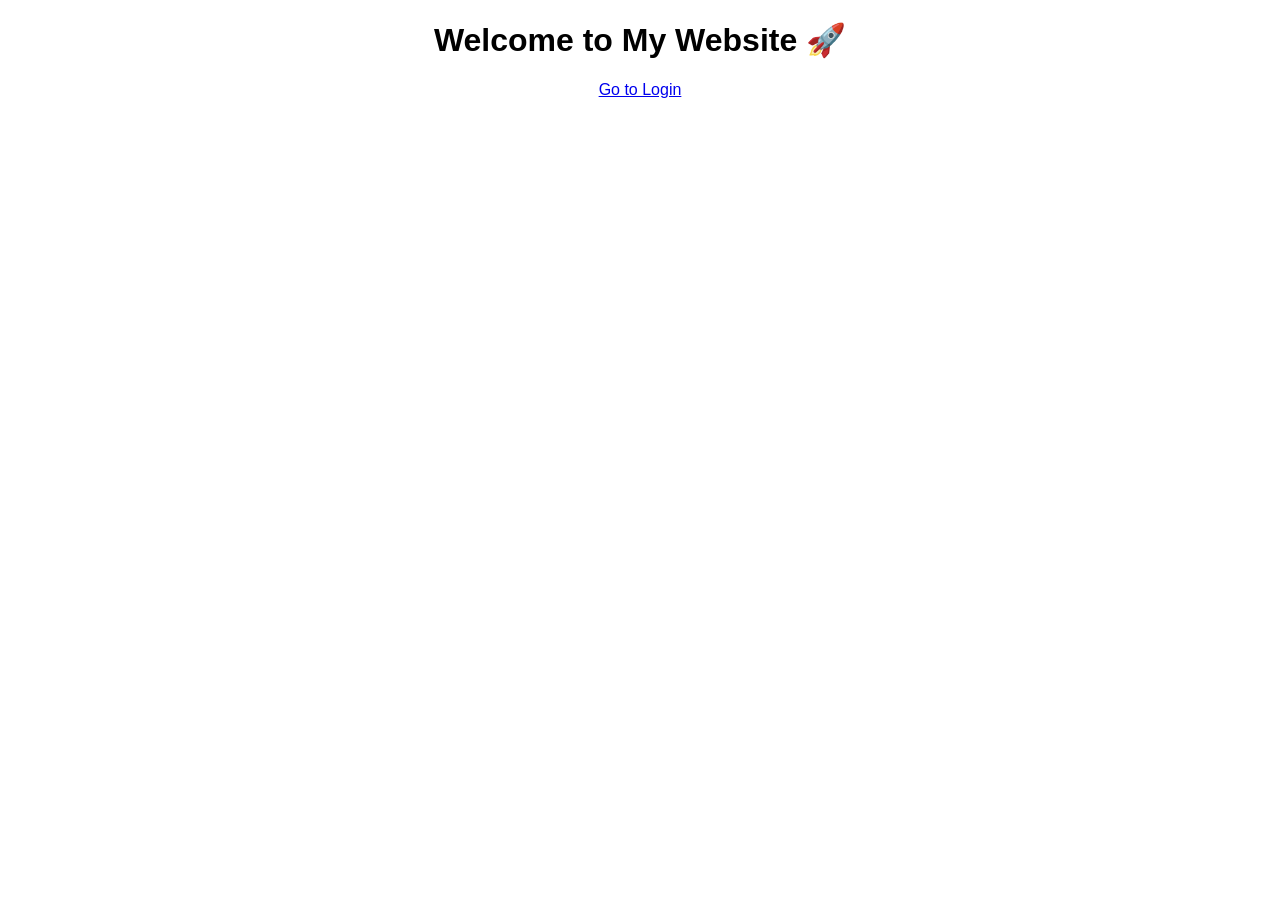
==== index.html @ bcaa588e "Add initial HTML structure for homepage" ====
<!DOCTYPE html>
<html>
<head>
    <title>Home</title>
</head>
<body style="text-align:center; font-family:Arial;">

<h1>Welcome to My Website 🚀</h1>
<a href="login.html">Go to Login</a>

</body>
</html>
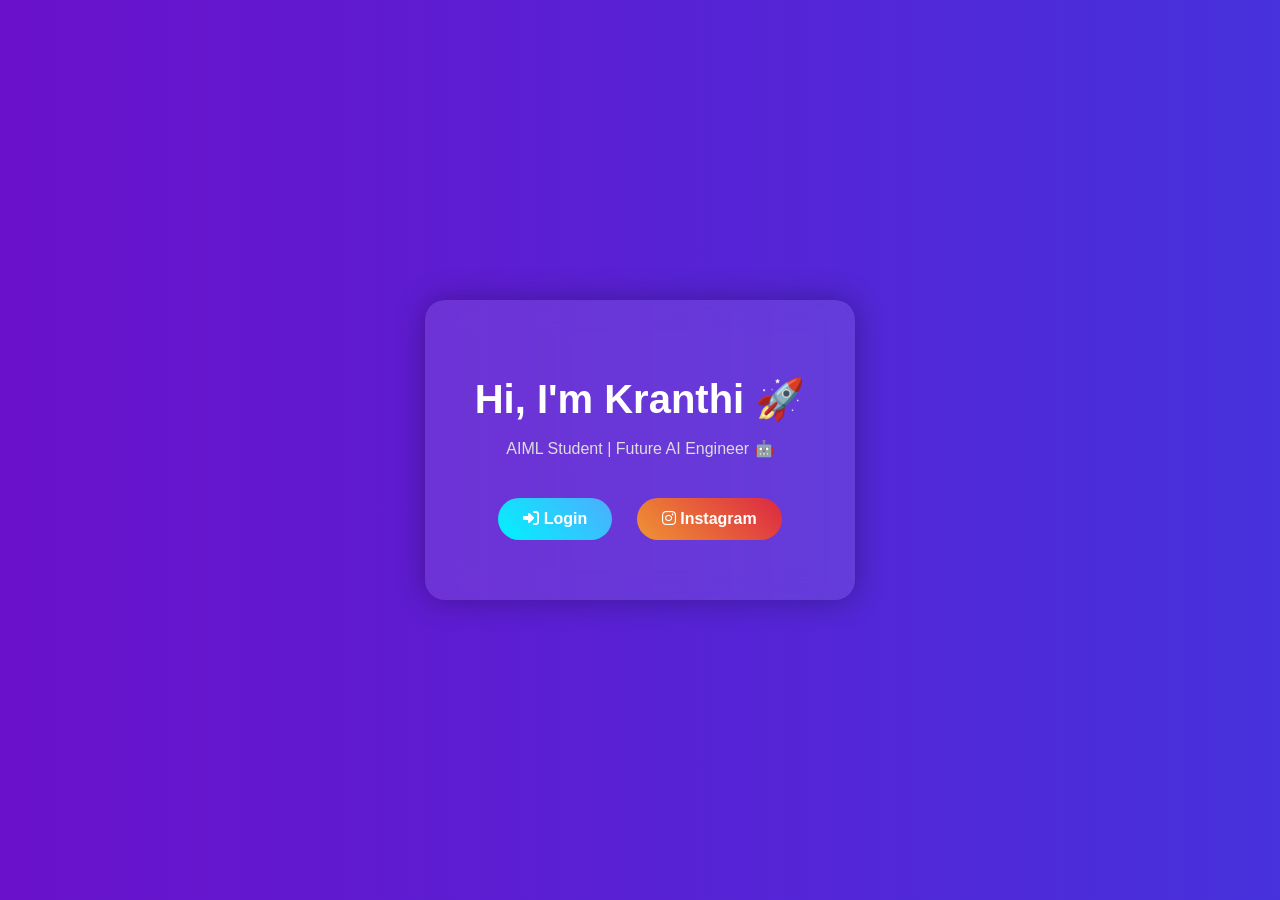
==== commit 53d594b9: "Update title and enhance styling in index.html" ====
--- a/index.html
+++ b/index.html
@@ -1,12 +1,109 @@
 <!DOCTYPE html>
 <html>
 <head>
-    <title>Home</title>
+    <title>Kranthi Website</title>
+
+    <!-- Icons -->
+    <link rel="stylesheet" href="https://cdnjs.cloudflare.com/ajax/libs/font-awesome/6.5.0/css/all.min.css">
+
+    <style>
+        body {
+            margin: 0;
+            font-family: Arial;
+            height: 100vh;
+            display: flex;
+            justify-content: center;
+            align-items: center;
+            background: linear-gradient(270deg, #00c6ff, #0072ff, #6a11cb);
+            background-size: 600% 600%;
+            animation: bgMove 10s ease infinite;
+            color: white;
+        }
+
+        @keyframes bgMove {
+            0% { background-position: 0% }
+            50% { background-position: 100% }
+            100% { background-position: 0% }
+        }
+
+        .container {
+            text-align: center;
+            background: rgba(255,255,255,0.1);
+            padding: 50px;
+            border-radius: 20px;
+            backdrop-filter: blur(15px);
+            box-shadow: 0 0 30px rgba(0,0,0,0.3);
+            animation: fadeIn 1.5s ease;
+        }
+
+        @keyframes fadeIn {
+            from {
+                opacity: 0;
+                transform: translateY(40px);
+            }
+            to {
+                opacity: 1;
+                transform: translateY(0);
+            }
+        }
+
+        h1 {
+            font-size: 40px;
+            margin-bottom: 10px;
+        }
+
+        p {
+            color: #ddd;
+            margin-bottom: 30px;
+        }
+
+        .btn {
+            display: inline-block;
+            padding: 12px 25px;
+            border-radius: 30px;
+            text-decoration: none;
+            color: white;
+            margin: 10px;
+            font-weight: bold;
+            transition: 0.3s;
+        }
+
+        .login-btn {
+            background: linear-gradient(45deg, #00f2fe, #4facfe);
+        }
+
+        .login-btn:hover {
+            transform: scale(1.1);
+            box-shadow: 0 0 15px #00f2fe;
+        }
+
+        .insta-btn {
+            background: linear-gradient(45deg, #f09433, #dc2743);
+        }
+
+        .insta-btn:hover {
+            transform: scale(1.1);
+            box-shadow: 0 0 15px #ff4b92;
+        }
+    </style>
 </head>
-<body style="text-align:center; font-family:Arial;">
 
-<h1>Welcome to My Website 🚀</h1>
-<a href="login.html">Go to Login</a>
+<body>
+
+<div class="container">
+    <h1>Hi, I'm Kranthi 🚀</h1>
+    <p>AIML Student | Future AI Engineer 🤖</p>
+
+    <!-- Login Button -->
+    <a href="login.html" class="btn login-btn">
+        <i class="fas fa-sign-in-alt"></i> Login
+    </a>
+
+    <!-- Instagram -->
+    <a href="https://www.instagram.com/kranthi777_king/" target="_blank" class="btn insta-btn">
+        <i class="fab fa-instagram"></i> Instagram
+    </a>
+</div>
 
 </body>
 </html>
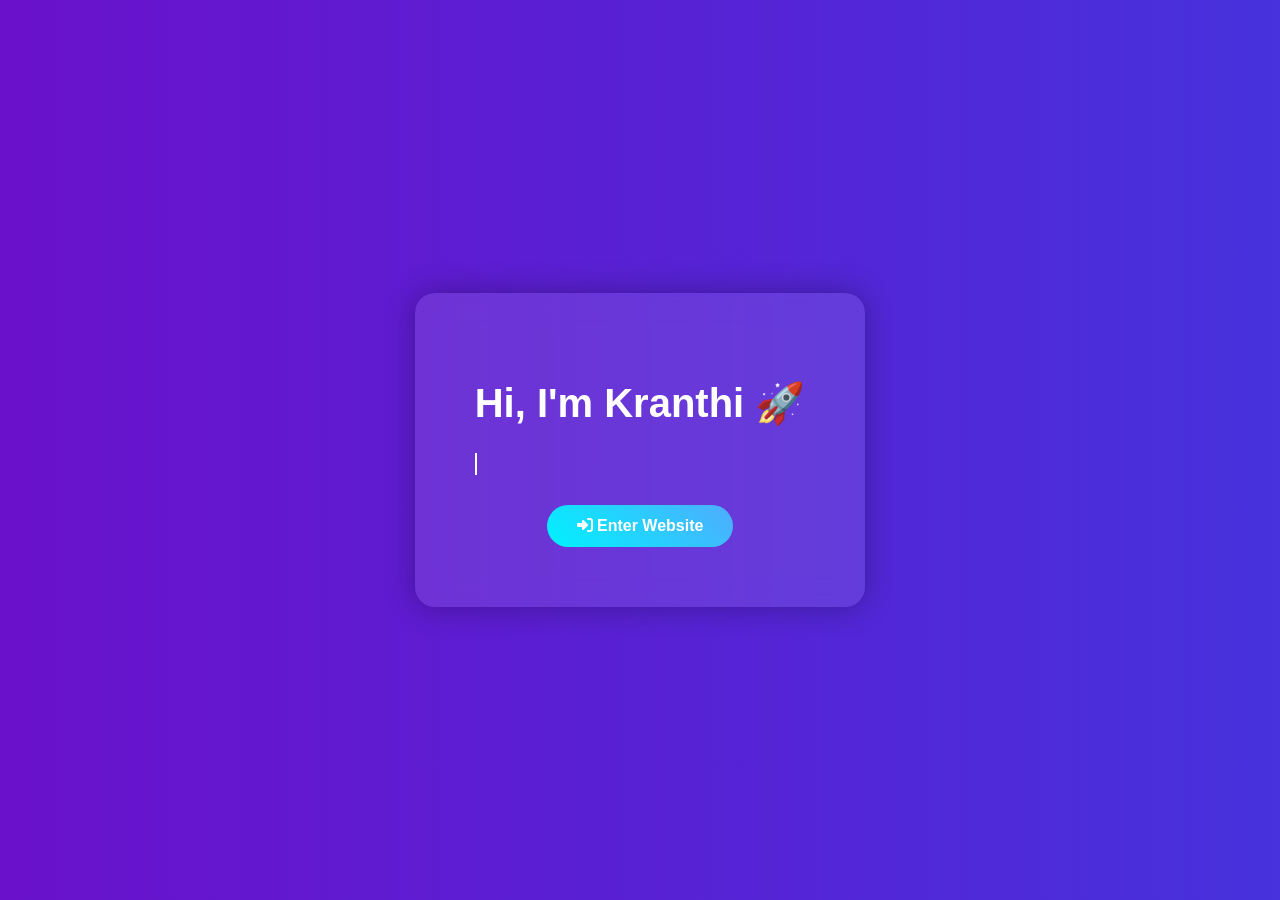
==== commit a2a612f4: "Enhance styling and add typing effect Updated styles and added typing animation for the title." ====
--- a/index.html
+++ b/index.html
@@ -29,7 +29,7 @@
         .container {
             text-align: center;
             background: rgba(255,255,255,0.1);
-            padding: 50px;
+            padding: 60px;
             border-radius: 20px;
             backdrop-filter: blur(15px);
             box-shadow: 0 0 30px rgba(0,0,0,0.3);
@@ -49,41 +49,43 @@
 
         h1 {
             font-size: 40px;
-            margin-bottom: 10px;
         }
 
-        p {
-            color: #ddd;
-            margin-bottom: 30px;
+        /* Typing animation */
+        .typing {
+            font-size: 18px;
+            border-right: 2px solid white;
+            width: 0;
+            overflow: hidden;
+            white-space: nowrap;
+            animation: typing 4s steps(30) infinite, blink 0.7s infinite;
         }
 
+        @keyframes typing {
+            from { width: 0 }
+            to { width: 260px }
+        }
+
+        @keyframes blink {
+            50% { border-color: transparent }
+        }
+
+        /* Button */
         .btn {
             display: inline-block;
-            padding: 12px 25px;
+            margin-top: 30px;
+            padding: 12px 30px;
             border-radius: 30px;
             text-decoration: none;
             color: white;
-            margin: 10px;
             font-weight: bold;
+            background: linear-gradient(45deg, #00f2fe, #4facfe);
             transition: 0.3s;
         }
 
-        .login-btn {
-            background: linear-gradient(45deg, #00f2fe, #4facfe);
-        }
-
-        .login-btn:hover {
+        .btn:hover {
             transform: scale(1.1);
-            box-shadow: 0 0 15px #00f2fe;
-        }
-
-        .insta-btn {
-            background: linear-gradient(45deg, #f09433, #dc2743);
-        }
-
-        .insta-btn:hover {
-            transform: scale(1.1);
-            box-shadow: 0 0 15px #ff4b92;
+            box-shadow: 0 0 20px #00f2fe;
         }
     </style>
 </head>
@@ -92,16 +94,13 @@
 
 <div class="container">
     <h1>Hi, I'm Kranthi 🚀</h1>
-    <p>AIML Student | Future AI Engineer 🤖</p>
 
-    <!-- Login Button -->
-    <a href="login.html" class="btn login-btn">
-        <i class="fas fa-sign-in-alt"></i> Login
-    </a>
+    <div class="typing">
+        AIML Student | Future AI Engineer 🤖
+    </div>
 
-    <!-- Instagram -->
-    <a href="https://www.instagram.com/kranthi777_king/" target="_blank" class="btn insta-btn">
-        <i class="fab fa-instagram"></i> Instagram
+    <a href="login.html" class="btn">
+        <i class="fas fa-sign-in-alt"></i> Enter Website
     </a>
 </div>
 
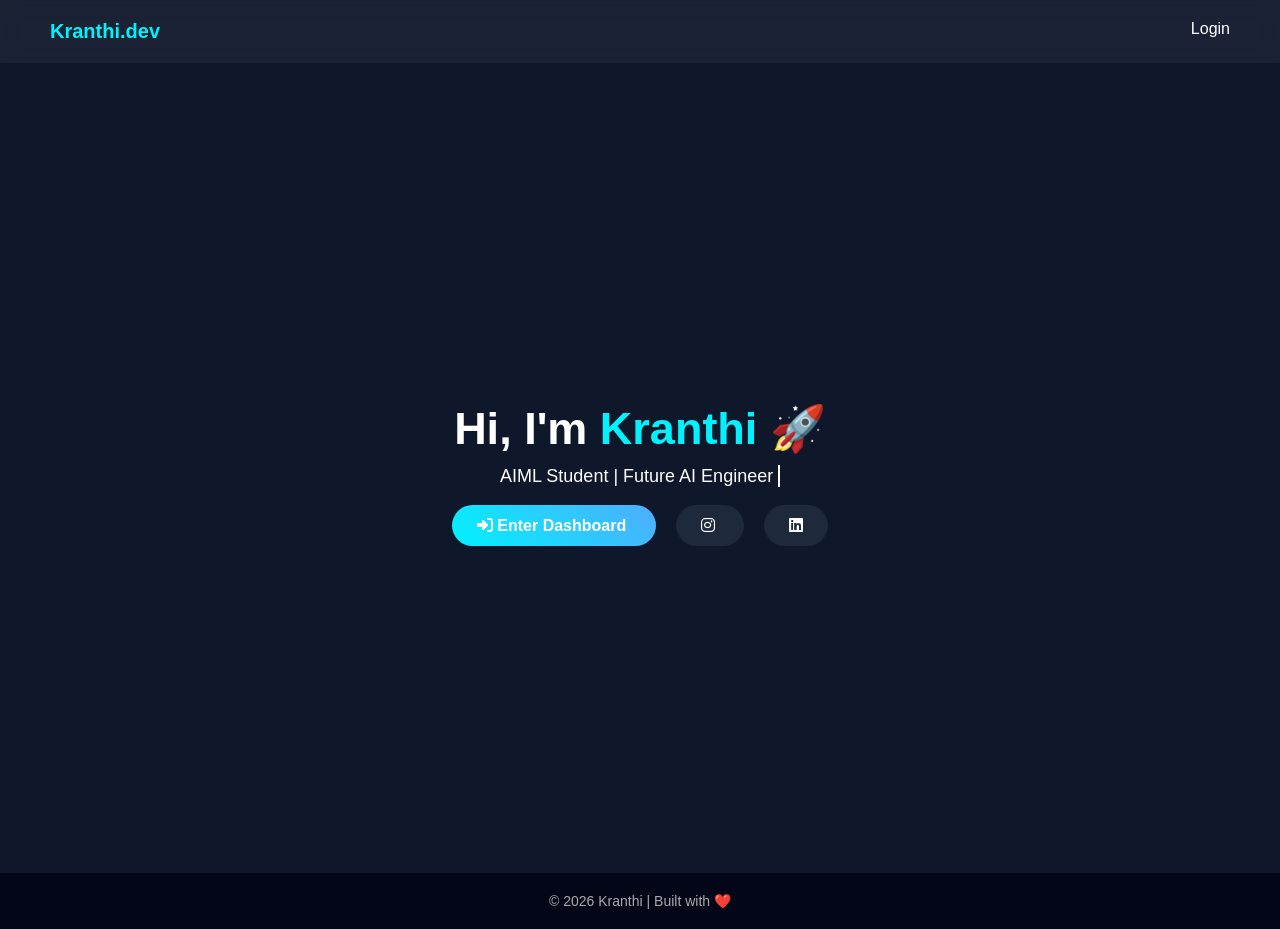
==== commit 66313c26: "Update title and enhance layout in index.html" ====
--- a/index.html
+++ b/index.html
@@ -1,107 +1,164 @@
 <!DOCTYPE html>
 <html>
 <head>
-    <title>Kranthi Website</title>
+    <title>Kranthi | Portfolio</title>
+
+    <meta name="viewport" content="width=device-width, initial-scale=1.0">
 
     <!-- Icons -->
     <link rel="stylesheet" href="https://cdnjs.cloudflare.com/ajax/libs/font-awesome/6.5.0/css/all.min.css">
 
     <style>
+        * {
+            margin: 0;
+            padding: 0;
+            box-sizing: border-box;
+            font-family: 'Segoe UI', sans-serif;
+        }
+
         body {
-            margin: 0;
-            font-family: Arial;
-            height: 100vh;
+            background: #0f172a;
+            color: white;
+        }
+
+        /* Navbar */
+        .navbar {
+            display: flex;
+            justify-content: space-between;
+            padding: 20px 50px;
+            background: rgba(255,255,255,0.05);
+            backdrop-filter: blur(10px);
+        }
+
+        .logo {
+            font-size: 20px;
+            font-weight: bold;
+            color: #00f2fe;
+        }
+
+        .nav-links a {
+            color: white;
+            margin-left: 20px;
+            text-decoration: none;
+            transition: 0.3s;
+        }
+
+        .nav-links a:hover {
+            color: #00f2fe;
+        }
+
+        /* Hero Section */
+        .hero {
+            height: 90vh;
             display: flex;
             justify-content: center;
             align-items: center;
-            background: linear-gradient(270deg, #00c6ff, #0072ff, #6a11cb);
-            background-size: 600% 600%;
-            animation: bgMove 10s ease infinite;
-            color: white;
+            text-align: center;
+            flex-direction: column;
         }
 
-        @keyframes bgMove {
-            0% { background-position: 0% }
-            50% { background-position: 100% }
-            100% { background-position: 0% }
+        .hero h1 {
+            font-size: 45px;
         }
 
-        .container {
-            text-align: center;
-            background: rgba(255,255,255,0.1);
-            padding: 60px;
-            border-radius: 20px;
-            backdrop-filter: blur(15px);
-            box-shadow: 0 0 30px rgba(0,0,0,0.3);
-            animation: fadeIn 1.5s ease;
+        .hero span {
+            color: #00f2fe;
         }
 
-        @keyframes fadeIn {
-            from {
-                opacity: 0;
-                transform: translateY(40px);
-            }
-            to {
-                opacity: 1;
-                transform: translateY(0);
-            }
-        }
-
-        h1 {
-            font-size: 40px;
-        }
-
-        /* Typing animation */
         .typing {
+            margin-top: 10px;
             font-size: 18px;
             border-right: 2px solid white;
+            white-space: nowrap;
+            overflow: hidden;
             width: 0;
-            overflow: hidden;
-            white-space: nowrap;
-            animation: typing 4s steps(30) infinite, blink 0.7s infinite;
+            animation: typing 4s steps(30) forwards, blink 0.7s infinite;
         }
 
         @keyframes typing {
             from { width: 0 }
-            to { width: 260px }
+            to { width: 280px }
         }
 
         @keyframes blink {
             50% { border-color: transparent }
         }
 
-        /* Button */
+        /* Buttons */
+        .buttons {
+            margin-top: 30px;
+        }
+
         .btn {
-            display: inline-block;
-            margin-top: 30px;
-            padding: 12px 30px;
+            padding: 12px 25px;
+            margin: 10px;
             border-radius: 30px;
             text-decoration: none;
             color: white;
             font-weight: bold;
+            transition: 0.3s;
+        }
+
+        .login-btn {
             background: linear-gradient(45deg, #00f2fe, #4facfe);
-            transition: 0.3s;
+        }
+
+        .social-btn {
+            background: #1e293b;
         }
 
         .btn:hover {
             transform: scale(1.1);
-            box-shadow: 0 0 20px #00f2fe;
+            box-shadow: 0 0 15px #00f2fe;
+        }
+
+        /* Footer */
+        .footer {
+            text-align: center;
+            padding: 20px;
+            background: #020617;
+            font-size: 14px;
+            color: #aaa;
         }
     </style>
 </head>
 
 <body>
 
-<div class="container">
-    <h1>Hi, I'm Kranthi 🚀</h1>
+<!-- Navbar -->
+<div class="navbar">
+    <div class="logo">Kranthi.dev</div>
+    <div class="nav-links">
+        <a href="login.html">Login</a>
+    </div>
+</div>
+
+<!-- Hero Section -->
+<div class="hero">
+    <h1>Hi, I'm <span>Kranthi</span> 🚀</h1>
 
     <div class="typing">
         AIML Student | Future AI Engineer 🤖
     </div>
 
-    <a href="login.html" class="btn">
-        <i class="fas fa-sign-in-alt"></i> Enter Website
-    </a>
+    <div class="buttons">
+        <a href="login.html" class="btn login-btn">
+            <i class="fas fa-sign-in-alt"></i> Enter Dashboard
+        </a>
+
+        <a href="https://www.instagram.com/kranthi777_king/" target="_blank" class="btn social-btn">
+            <i class="fab fa-instagram"></i>
+        </a>
+
+        <a href="https://in.linkedin.com/in/nakka-kranthi-69008737a" target="_blank" class="btn social-btn">
+            <i class="fab fa-linkedin"></i>
+        </a>
+    </div>
+</div>
+
+<!-- Footer -->
+<div class="footer">
+    © 2026 Kranthi | Built with ❤️
 </div>
 
 </body>
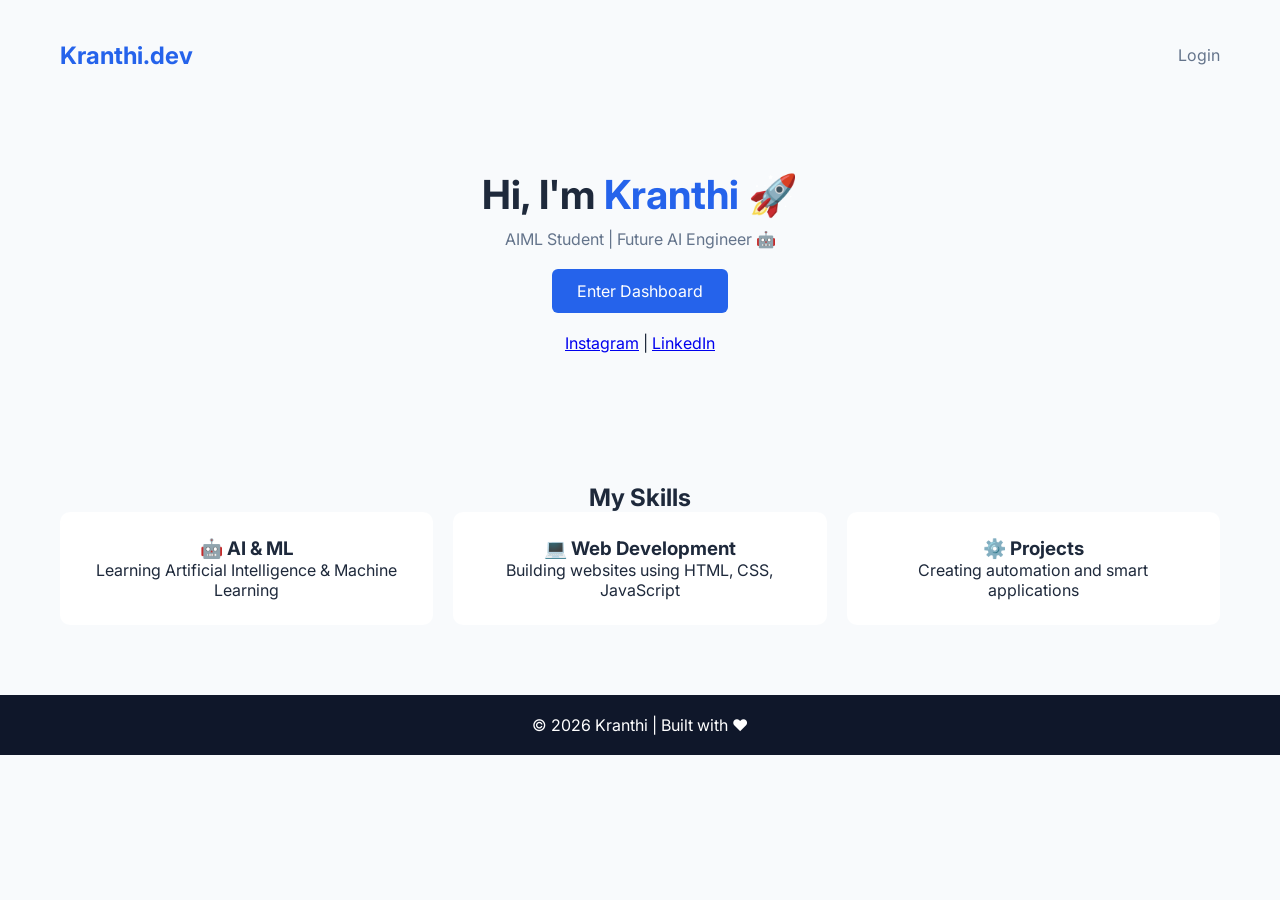
==== commit f85e3308: "Update portfolio layout and styling" ====
--- a/index.html
+++ b/index.html
@@ -1,165 +1,174 @@
 <!DOCTYPE html>
-<html>
+<html lang="en">
 <head>
-    <title>Kranthi | Portfolio</title>
+    <meta charset="UTF-8">
+    <meta name="viewport" content="width=device-width, initial-scale=1.0">
+    <title>Kranthi | AIML Developer</title>
 
-    <meta name="viewport" content="width=device-width, initial-scale=1.0">
+    <meta name="description" content="Kranthi - AIML Student & Future AI Engineer Portfolio">
 
-    <!-- Icons -->
-    <link rel="stylesheet" href="https://cdnjs.cloudflare.com/ajax/libs/font-awesome/6.5.0/css/all.min.css">
+    <link href="https://fonts.googleapis.com/css2?family=Inter:wght@300;400;600;700&display=swap" rel="stylesheet">
 
     <style>
+        :root {
+            --primary-color: #2563eb;
+            --text-dark: #1e293b;
+            --text-light: #64748b;
+            --bg-light: #f8fafc;
+            --bg-white: #ffffff;
+        }
+
         * {
             margin: 0;
             padding: 0;
             box-sizing: border-box;
-            font-family: 'Segoe UI', sans-serif;
+            font-family: 'Inter', sans-serif;
         }
 
         body {
-            background: #0f172a;
-            color: white;
+            background: var(--bg-light);
+            color: var(--text-dark);
+        }
+
+        .container {
+            max-width: 1200px;
+            margin: auto;
+            padding: 20px;
         }
 
         /* Navbar */
-        .navbar {
+        nav {
             display: flex;
             justify-content: space-between;
-            padding: 20px 50px;
-            background: rgba(255,255,255,0.05);
-            backdrop-filter: blur(10px);
+            align-items: center;
+            height: 70px;
         }
 
         .logo {
-            font-size: 20px;
+            font-size: 1.5rem;
             font-weight: bold;
-            color: #00f2fe;
+            color: var(--primary-color);
         }
 
         .nav-links a {
-            color: white;
             margin-left: 20px;
             text-decoration: none;
-            transition: 0.3s;
+            color: var(--text-light);
         }
 
         .nav-links a:hover {
-            color: #00f2fe;
+            color: var(--primary-color);
         }
 
-        /* Hero Section */
+        /* Hero */
         .hero {
-            height: 90vh;
-            display: flex;
-            justify-content: center;
-            align-items: center;
             text-align: center;
-            flex-direction: column;
+            padding: 80px 0;
         }
 
         .hero h1 {
-            font-size: 45px;
+            font-size: 40px;
         }
 
         .hero span {
-            color: #00f2fe;
+            color: var(--primary-color);
         }
 
-        .typing {
+        .hero p {
             margin-top: 10px;
-            font-size: 18px;
-            border-right: 2px solid white;
-            white-space: nowrap;
-            overflow: hidden;
-            width: 0;
-            animation: typing 4s steps(30) forwards, blink 0.7s infinite;
-        }
-
-        @keyframes typing {
-            from { width: 0 }
-            to { width: 280px }
-        }
-
-        @keyframes blink {
-            50% { border-color: transparent }
-        }
-
-        /* Buttons */
-        .buttons {
-            margin-top: 30px;
+            color: var(--text-light);
         }
 
         .btn {
+            margin-top: 20px;
+            display: inline-block;
             padding: 12px 25px;
-            margin: 10px;
-            border-radius: 30px;
+            background: var(--primary-color);
+            color: white;
+            border-radius: 6px;
             text-decoration: none;
-            color: white;
-            font-weight: bold;
-            transition: 0.3s;
         }
 
-        .login-btn {
-            background: linear-gradient(45deg, #00f2fe, #4facfe);
+        /* Features */
+        .features {
+            padding: 50px 0;
         }
 
-        .social-btn {
-            background: #1e293b;
+        .features-grid {
+            display: grid;
+            grid-template-columns: repeat(auto-fit, minmax(250px,1fr));
+            gap: 20px;
         }
 
-        .btn:hover {
-            transform: scale(1.1);
-            box-shadow: 0 0 15px #00f2fe;
+        .card {
+            background: white;
+            padding: 25px;
+            border-radius: 10px;
+            text-align: center;
         }
 
         /* Footer */
-        .footer {
+        footer {
+            background: #0f172a;
+            color: white;
             text-align: center;
             padding: 20px;
-            background: #020617;
-            font-size: 14px;
-            color: #aaa;
         }
     </style>
 </head>
 
 <body>
 
-<!-- Navbar -->
-<div class="navbar">
-    <div class="logo">Kranthi.dev</div>
-    <div class="nav-links">
-        <a href="login.html">Login</a>
-    </div>
+<div class="container">
+
+    <!-- Navbar -->
+    <nav>
+        <div class="logo">Kranthi.dev</div>
+        <div class="nav-links">
+            <a href="login.html">Login</a>
+        </div>
+    </nav>
+
+    <!-- Hero Section -->
+    <section class="hero">
+        <h1>Hi, I'm <span>Kranthi</span> 🚀</h1>
+        <p>AIML Student | Future AI Engineer 🤖</p>
+
+        <a href="login.html" class="btn">Enter Dashboard</a>
+
+        <br><br>
+
+        <a href="https://www.instagram.com/kranthi777_king/" target="_blank">Instagram</a> |
+        <a href="https://in.linkedin.com/in/nakka-kranthi-69008737a" target="_blank">LinkedIn</a>
+    </section>
+
+    <!-- Features -->
+    <section class="features">
+        <h2 style="text-align:center;">My Skills</h2>
+
+        <div class="features-grid">
+            <div class="card">
+                <h3>🤖 AI & ML</h3>
+                <p>Learning Artificial Intelligence & Machine Learning</p>
+            </div>
+
+            <div class="card">
+                <h3>💻 Web Development</h3>
+                <p>Building websites using HTML, CSS, JavaScript</p>
+            </div>
+
+            <div class="card">
+                <h3>⚙️ Projects</h3>
+                <p>Creating automation and smart applications</p>
+            </div>
+        </div>
+    </section>
+
 </div>
 
-<!-- Hero Section -->
-<div class="hero">
-    <h1>Hi, I'm <span>Kranthi</span> 🚀</h1>
-
-    <div class="typing">
-        AIML Student | Future AI Engineer 🤖
-    </div>
-
-    <div class="buttons">
-        <a href="login.html" class="btn login-btn">
-            <i class="fas fa-sign-in-alt"></i> Enter Dashboard
-        </a>
-
-        <a href="https://www.instagram.com/kranthi777_king/" target="_blank" class="btn social-btn">
-            <i class="fab fa-instagram"></i>
-        </a>
-
-        <a href="https://in.linkedin.com/in/nakka-kranthi-69008737a" target="_blank" class="btn social-btn">
-            <i class="fab fa-linkedin"></i>
-        </a>
-    </div>
-</div>
-
-<!-- Footer -->
-<div class="footer">
+<footer>
     © 2026 Kranthi | Built with ❤️
-</div>
+</footer>
 
 </body>
 </html>
